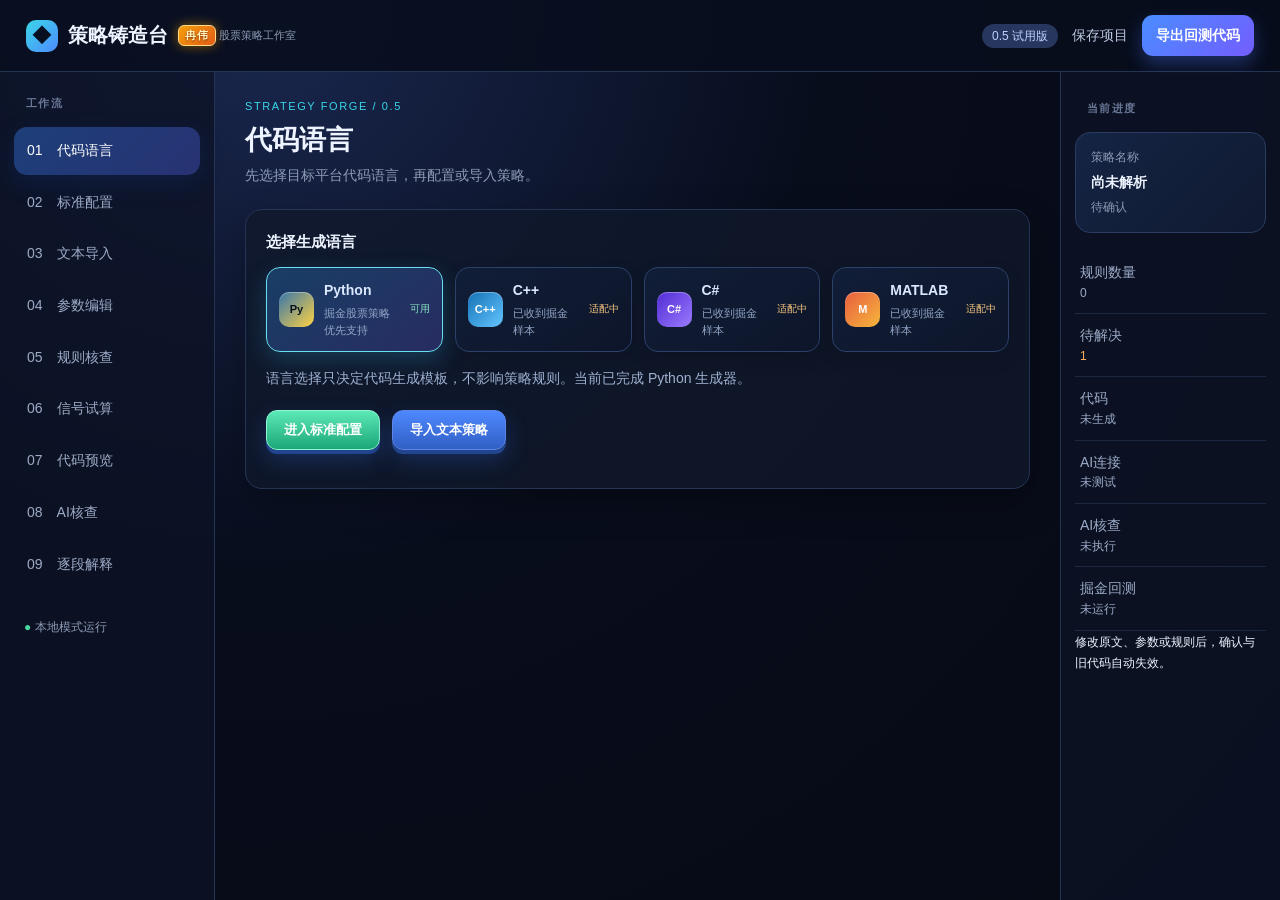
==== strategy_editor.html @ 059ada0b "Add files via upload" ====
<!doctype html>
<html lang="zh-CN">
<head>
<meta charset="utf-8">
<meta name="viewport" content="width=device-width,initial-scale=1">
<title>策略铸造台</title>
<link rel="stylesheet" href="strategy_editor.css">
<link rel="stylesheet" href="strategy_editor_extra.css">
</head>
<body>
<header class="topbar"><div class="brand"><span class="mark">◆</span><b>策略铸造台</b><small><span class="owner-highlight">冉伟</span> 股票策略工作室</small></div><div><span class="badge">0.5 试用版</span><button id="save">保存项目</button><button class="primary" id="export">导出回测代码</button></div></header>
<main>
<aside class="sidebar"><h4>工作流</h4>
<button class="nav active" data-view="language">01　代码语言</button>
<button class="nav" data-view="rules">02　标准配置</button>
<button class="nav" data-view="import">03　文本导入</button>
<button class="nav" data-view="params">04　参数编辑</button>
<button class="nav" data-view="audit">05　规则核查</button>
<button class="nav" data-view="scenarios">06　信号试算</button>
<button class="nav" data-view="code">07　代码预览</button>
<button class="nav" data-view="aiReview">08　AI核查</button>
<button class="nav" data-view="explain">09　逐段解释</button>
<div class="offline">● 本地模式运行</div>
</aside>
<section id="app"></section>
<aside class="inspector" id="inspector"></aside>
</main>
<div id="notice" role="status" aria-live="polite"></div>
<script src="strategy_engine.js?v=0.5"></script>
<script src="strategy_editor.js?v=0.7-backend-review"></script>
</body></html>
---- strategy_editor.css ----
:root{--bg:#080d1c;--panel:#10182b;--line:#263454;--text:#eef4ff;--muted:#8e9bb6;--blue:#4f8cff;--cyan:#39d6e8;--orange:#ffad5c;--green:#46d6a1}*{box-sizing:border-box}body{margin:0;background:radial-gradient(circle at 20% 0%,#1a2850,#080d1c 42%,#060a14);color:var(--text);font:14px/1.55 Inter,"Microsoft YaHei",sans-serif;min-height:100vh}.topbar{height:72px;border-bottom:1px solid var(--line);display:flex;align-items:center;justify-content:space-between;padding:0 26px;background:#080d1cdd}.brand{display:flex;align-items:center;gap:10px;font-size:20px}.brand small{font-size:11px;color:var(--muted)}.mark{display:grid;place-items:center;width:32px;height:32px;border-radius:10px;background:linear-gradient(135deg,var(--cyan),var(--blue));color:#071021}.badge,.pill{padding:5px 10px;border-radius:999px;background:#26365d;color:#bdd0ff;font-size:12px}.topbar button{border:0;background:transparent;color:#bdc9e3;padding:10px 14px;cursor:pointer;font:inherit}.topbar .primary{border-radius:11px;background:linear-gradient(135deg,#4a8dff,#735dff);box-shadow:0 8px 18px #4a75ff55;color:white;font-weight:700}.topbar .primary:active{transform:translateY(2px)}main{display:grid;grid-template-columns:215px minmax(540px,1fr) 220px;min-height:calc(100vh - 72px)}.sidebar,.inspector{background:#0c1326c2;border-right:1px solid var(--line);padding:23px 14px}.inspector{border-left:1px solid var(--line);border-right:0}.sidebar h4,.inspector h4{color:#697796;font-size:11px;letter-spacing:1.4px;text-transform:uppercase;margin:0 12px 15px}.nav{width:100%;display:block;text-align:left;padding:13px;border:0;border-radius:13px;background:transparent;color:#9eabc6;margin:4px 0;cursor:pointer;font:inherit}.nav:hover{background:#192641;color:white}.nav.active{background:linear-gradient(135deg,#1d3f79,#283273);color:white;box-shadow:0 8px 22px #102c6b55}.offline{position:fixed;bottom:20px;margin-left:10px;color:#8e9bb6;font-size:12px}.offline:first-letter{color:var(--green)}#app{padding:26px 30px;overflow:auto}.inspector{padding-top:28px}.inspector p{border-bottom:1px solid #1c2740;padding:11px 5px;margin:0;color:#9cabc8}.inspector em{float:right;font-style:normal}.card{padding:15px;border:1px solid #2b3c62;background:linear-gradient(135deg,#142444,#101a30);border-radius:15px;margin-bottom:18px}.card b,.card small{display:block}.card small{color:var(--muted);font-size:12px}.card b{margin:5px 0}.ok{color:var(--green)}.warn{color:var(--orange)}.view-head{display:flex;justify-content:space-between;align-items:flex-start;margin-bottom:22px}.eyebrow{color:var(--cyan);letter-spacing:1.6px;text-transform:uppercase;font-size:11px}.view-head h1{font-size:27px;margin:5px 0 3px}.view-head p{color:var(--muted);margin:0}.section{border:1px solid var(--line);background:#10182bcc;border-radius:17px;padding:20px;box-shadow:0 14px 36px #00000047;margin-bottom:17px}.section h2{font-size:15px;margin:0 0 14px}.grid{display:grid;grid-template-columns:1fr 1fr;gap:15px}.dropzone{min-height:220px;display:grid;place-items:center;border:1px dashed #4163a0;border-radius:15px;background:linear-gradient(135deg,#10213e,#10182b);text-align:center;padding:25px}.big{font-size:42px;color:var(--cyan)}.dropzone strong{display:block;font-size:17px}.dropzone p{color:var(--muted);margin:4px 0 15px}.btn{border:1px solid #5c86e9;border-radius:11px;background:linear-gradient(180deg,#4e88ff,#315fc4);box-shadow:0 4px 0 #21458f,0 10px 22px #315fc455;color:white;padding:10px 17px;font-weight:700;cursor:pointer}.btn:active{transform:translateY(3px)}.btn.orange{background:linear-gradient(180deg,#ffc37d,#d97c22);border-color:#ffd397}.btn.green{background:linear-gradient(180deg,#5de8b7,#1ba777);border-color:#8ff7d2}.input{width:100%;padding:10px;background:#0b1325;border:1px solid #304266;color:#eaf1ff;border-radius:9px;outline:none;font:inherit}.input:focus{border-color:var(--cyan)}textarea{resize:vertical}.row{display:flex;align-items:center;gap:12px;padding:13px 0;border-bottom:1px solid #202d4a}.id{color:#72dced;font-weight:800;font-size:12px;width:55px}.row .fill{flex:1}.row small{display:block;color:var(--muted)}.pill{background:#153f39;color:var(--green)}.pill.warn{background:#50391e;color:var(--orange)}table{width:100%;border-collapse:collapse}th,td{text-align:left;padding:11px 9px;border-bottom:1px solid #24314d}th{color:#8ea1c5;font-size:12px}.code{background:#080d18;border:1px solid #263653;border-radius:13px;padding:18px;white-space:pre-wrap;color:#c8dcff;font:12px/1.7 Consolas,monospace;overflow:auto}.code span{display:block}.code span:hover{background:#1a2a4b}.line{display:inline-block;width:32px;color:#536789}.empty{padding:25px;color:var(--muted);text-align:center}.explain{padding:17px;border:1px solid #2b3c62;border-radius:13px;background:#111c32;margin-bottom:12px}.explain code{color:#7ce1ef}@media(max-width:1050px){main{grid-template-columns:190px 1fr}.inspector{display:none}}@media(max-width:760px){main{display:block}.sidebar{display:flex;overflow:auto;padding:8px}.sidebar h4,.offline{display:none}.nav{min-width:130px}.grid{grid-template-columns:1fr}.topbar{padding:0 12px}.brand small{display:none}}
---- strategy_editor_extra.css ----
.actions{display:flex;flex-wrap:wrap;align-items:center;gap:12px;margin:18px 0}.form-grid{display:grid;grid-template-columns:repeat(2,minmax(0,1fr));gap:20px}.form-grid label{display:grid;gap:7px}.table-scroll{overflow:auto}.table-scroll table{min-width:680px}.table-scroll input{min-width:72px}.table-scroll select{min-width:110px}.table-scroll td:nth-child(3) select{min-width:200px}.small-btn{background:#273b62;color:#dce8ff;border:1px solid #496189;border-radius:7px;padding:8px;cursor:pointer}.link{color:#76def1;text-decoration:none}.link:hover{text-decoration:underline}.report{white-space:pre-wrap;overflow-wrap:anywhere;padding:18px;background:#0b1325;border-radius:10px;line-height:1.8;font-family:inherit}.issues{padding-left:22px;color:#ffcc97}.issues li{margin:9px 0;overflow-wrap:anywhere}.section p{color:#b5c2da;line-height:1.85}.section small{color:#91a4c5}#notice{position:sticky;bottom:0;background:#1b3151;color:#dcefff;border-top:1px solid #456285;padding:12px 26px;white-space:pre-wrap;z-index:3}#notice:empty{display:none}.dropzone{min-height:155px;gap:12px}.nav:focus-visible,.btn:focus-visible{outline:2px solid #a3f4ff;outline-offset:4px}.inspector em{float:none;display:block;font-size:12px}.code{white-space:pre;max-height:70vh}td code{white-space:pre;display:block;font:12px/1.6 Consolas,monospace}.offline{position:static;margin-top:30px}input[type=checkbox]{accent-color:#46d6a1}button{font-family:inherit}@media(max-width:760px){.form-grid{grid-template-columns:1fr}#app{padding:18px 12px}.topbar{height:auto;min-height:72px;flex-wrap:wrap;padding:12px;gap:12px}.brand{font-size:18px}}
.owner-highlight{display:inline-block;color:#fff4bd;background:linear-gradient(135deg,#f59e0b,#e35d18);border:1px solid #ffd98a;border-radius:6px;padding:1px 6px;font-weight:800;letter-spacing:1px;box-shadow:0 0 12px #f59e0b88,0 2px 8px #0005;text-shadow:0 1px 2px #7a2d00}
.language-cards{display:grid;grid-template-columns:repeat(4,minmax(0,1fr));gap:12px}.language-card{display:flex;align-items:center;gap:10px;text-align:left;min-height:72px;border:1px solid #2c4169;border-radius:14px;background:linear-gradient(145deg,#111e38,#0d1529);color:#dbe8ff;padding:12px;cursor:pointer;font:inherit;transition:.18s;box-shadow:0 7px 18px #0002}.language-card:hover{transform:translateY(-2px);border-color:#60cfe4}.language-card.selected{border-color:#68e0ef;background:linear-gradient(145deg,#183e65,#282c61);box-shadow:0 8px 22px #2d9fc744}.language-card span:nth-child(2){min-width:0;flex:1}.language-card b,.language-card small{display:block}.language-card small{color:#93a6c7;font-size:11px;margin-top:3px}.language-card em{font-style:normal;color:#8ee9c6;font-size:10px;white-space:nowrap}.language-card:not(.selected) em{color:#f5c67f}.language-icon{display:grid;place-items:center;width:35px;height:35px;border-radius:10px;color:white;font-weight:800;font-size:11px;box-shadow:inset 0 1px #fff5}.language-icon.py{background:linear-gradient(135deg,#3776ab,#ffd343);color:#07111e}.language-icon.cpp{background:linear-gradient(135deg,#1572b6,#63c5ff)}.language-icon.cs{background:linear-gradient(135deg,#512bd4,#9b7bff)}.language-icon.ml{background:linear-gradient(135deg,#e85d3f,#f6b73c)}.helper{margin-bottom:0}.owner-highlight{display:inline-block;color:#fff4bd;background:linear-gradient(135deg,#f59e0b,#e35d18);border:1px solid #ffd98a;border-radius:6px;padding:1px 6px;font-weight:800;letter-spacing:1px;box-shadow:0 0 12px #f59e0b88,0 2px 8px #0005;text-shadow:0 1px 2px #7a2d00}
@media(max-width:900px){.language-cards{grid-template-columns:repeat(2,minmax(0,1fr))}}
.explain-grid{display:grid;grid-template-columns:repeat(2,minmax(0,1fr));gap:12px}.explain-card{position:relative;border:1px solid #2d4269;border-radius:13px;background:linear-gradient(145deg,#111e38,#0c1427);padding:16px 17px 14px 48px;min-height:130px}.explain-card h3{margin:0 0 7px;font-size:15px}.explain-card p{margin:0 0 9px;font-size:13px}.explain-card small{color:#7f9bc4;font-size:11px}.node-id{position:absolute;left:15px;top:16px;color:#73deeb;font-weight:800;font-size:12px}.helper{color:#9eb1d0!important}@media(max-width:760px){.explain-grid{grid-template-columns:1fr}}
.config-tabs{display:flex;gap:10px;overflow-x:auto;padding:8px 3px 16px;margin-bottom:12px;}
.config-tab{flex:0 0 auto;border:1px solid #cbd5e1;border-radius:12px;padding:12px 16px;background:linear-gradient(#fff,#e8eef6);color:#334155;box-shadow:0 3px 0 #c0ccdc;cursor:pointer;font-weight:600;}
.config-tab.selected{background:linear-gradient(#38bdf8,#2563eb);color:white;border-color:#2563eb;box-shadow:0 3px 0 #1e40af;}
.config-tab:focus-visible{outline:3px solid #f59e0b;outline-offset:3px;}
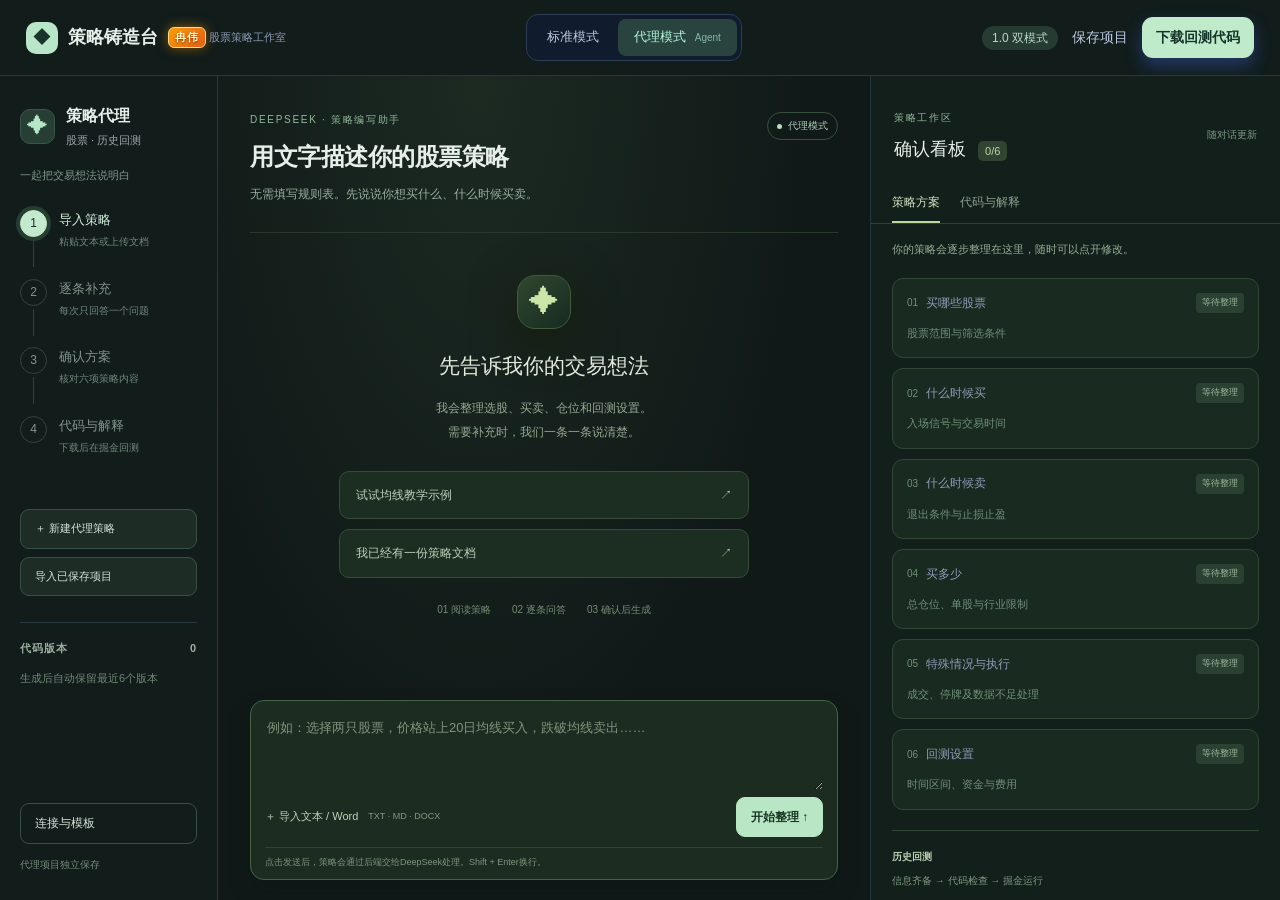
==== commit f055a717: "Add files via upload" ====
--- a/strategy_editor.html
+++ b/strategy_editor.html
@@ -6,6 +6,7 @@
 <title>策略铸造台</title>
 <link rel="stylesheet" href="strategy_editor.css">
 <link rel="stylesheet" href="strategy_editor_extra.css">
+<link rel="stylesheet" href="agent_workspace.css?v=1.0">
 </head>
 <body>
 <header class="topbar"><div class="brand"><span class="mark">◆</span><b>策略铸造台</b><small><span class="owner-highlight">冉伟</span> 股票策略工作室</small></div><div><span class="badge">0.5 试用版</span><button id="save">保存项目</button><button class="primary" id="export">导出回测代码</button></div></header>
@@ -27,5 +28,8 @@
 </main>
 <div id="notice" role="status" aria-live="polite"></div>
 <script src="strategy_engine.js?v=0.5"></script>
-<script src="strategy_editor.js?v=0.7-backend-review"></script>
+<script src="strategy_ai.js?v=0.8"></script>
+<script src="strategy_editor.js?v=1.0"></script>
+<script src="agent_core.js?v=1.0"></script>
+<script src="agent_workspace.js?v=1.0"></script>
 </body></html>
--- a/agent_workspace.css
+++ b/agent_workspace.css
@@ -0,0 +1,6 @@
+[hidden]{display:none!important}.mode-switch{display:flex;gap:3px;background:#101b2d;border:1px solid #2b3e54;border-radius:12px;padding:4px}.topbar .mode-switch button{border-radius:8px;font-size:13px;padding:8px 16px;white-space:nowrap}.mode-switch button[aria-pressed="true"]{background:#29443f;color:#b4f6db}.mode-switch span{font-size:10px;opacity:.65;margin-left:5px}.agent-mode{--ag-line:#27373f;--ag-muted:#9caaa9;--ag-green:#b5e7c6;background:#101918;color:#e7efea}.agent-mode .topbar{background:#111c1b;border-bottom:1px solid var(--ag-line);height:76px}.agent-mode .topbar .primary{background:#bfebcb;color:#153429}.agent-mode .brand{font-size:18px}.agent-mode .mark{background:#b9e6c9;color:#19352b}.agent-mode .badge{background:#263c33;color:#b5d8c2}.ag-layout{display:grid;grid-template-columns:218px minmax(380px,1fr) minmax(330px,410px);max-width:1800px;margin:auto;min-height:calc(100vh - 76px)}.ag-rail{border-right:1px solid var(--ag-line);padding:28px 20px;background:#111c1b;display:flex;flex-direction:column;gap:0}.ag-rail-title{display:flex;gap:11px;align-items:center}.ag-rail-title b{font-size:16px}.ag-rail-title small{display:block;font-size:11px;color:var(--ag-muted);margin-top:3px}.ag-spark{background:#263e34;border:1px solid #3a5649;width:35px;height:35px;display:grid;place-items:center;border-radius:10px;color:#b5e7c6;font-size:21px}.ag-rail-caption{font-size:11px;color:#81998b;margin:18px 0 26px}.ag-steps{list-style:none;padding:0;margin:0 0 25px}.ag-steps li{display:flex;gap:12px;position:relative;padding:0 0 29px;color:#83948b;font-size:13px}.ag-steps li:not(:last-child):before{content:'';position:absolute;height:27px;left:13px;top:30px;width:1px;background:#304238}.ag-steps li>span{width:27px;height:27px;flex-shrink:0;display:grid;place-items:center;border:1px solid #34453c;border-radius:50%;font-size:12px}.ag-steps li small{display:block;color:#71887b;font-size:10px;margin-top:4px}.ag-steps .current{color:#d5eedc}.ag-steps .current>span{background:#c4e9ce;color:#183324;border-color:#c4e9ce;box-shadow:0 0 0 4px #253e31}.ag-steps .done>span{color:#a6d9b7;background:#24392e}.ag-button{font:inherit;font-size:12px;padding:10px 14px;border-radius:9px;border:1px solid #385044;background:#1d2d26;color:#d3e4d9;cursor:pointer;transition:background .15s;white-space:normal}.ag-button:hover{background:#2a4134}.ag-button:disabled{opacity:.42;cursor:not-allowed}.ag-primary{background:#b9e6c5;border-color:#b9e6c5;color:#173624;font-weight:650}.ag-primary:hover{background:#ccefd5}.ag-rail-actions{display:grid;gap:8px}.ag-rail-actions .ag-button{font-size:11px;text-align:left}.ag-history{border-top:1px solid var(--ag-line);margin-top:26px;padding-top:17px}.ag-history h3{font-size:11px;letter-spacing:1px;color:#9caf9f;margin:0 0 12px}.ag-history h3 span{float:right}.ag-history p{font-size:11px;color:#718777;line-height:1.8}.ag-history button{width:100%;padding:10px;border:0;background:transparent;color:#a5b7aa;border-radius:8px;text-align:left;cursor:pointer}.ag-history button.selected{background:#22352c;color:#d1e6d7}.ag-history b{font-size:11px}.ag-history small{display:block;font-size:10px;margin-top:4px}.ag-rail-foot{margin-top:auto;padding-top:35px}.ag-rail-foot>.ag-button{width:100%;background:transparent;text-align:left}.ag-rail-foot small{display:block;color:#738d7b;font-size:10px;margin-top:13px}.ag-conversation{padding:32px 32px 20px;min-width:0;display:flex;flex-direction:column;background:radial-gradient(ellipse at 40% 0%,#1c2a22 0,transparent 60%)}.ag-heading{display:flex;justify-content:space-between;gap:12px;align-items:start;padding-bottom:26px;border-bottom:1px solid #27392c}.ag-eyebrow{font-size:10px;letter-spacing:1.7px;color:#91b99c}.ag-heading h1{font-size:24px;line-height:1.45;margin:10px 0;font-weight:600;letter-spacing:-.5px}.ag-heading p{font-size:12px;color:#99af9f;margin:0;line-height:1.8}.ag-status{flex-shrink:0;border:1px solid #36513d;border-radius:20px;padding:5px 9px;color:#b0d1b9;font-size:10px;margin-top:4px}.ag-status i{display:inline-block;background:#b8dfbf;width:5px;height:5px;border-radius:50%;margin-right:6px}.ag-chat{flex:1;min-height:300px;max-height:calc(100vh - 395px);overflow:auto;padding:22px 2px 15px;scrollbar-width:thin;scrollbar-color:#385441 transparent}.ag-welcome{text-align:center;padding:20px 0 28px}.ag-orb{display:grid;place-items:center;width:54px;height:54px;border:1px solid #405a3c;border-radius:18px;background:linear-gradient(140deg,#30472f,#172b21);color:#cce6a9;font-size:30px;margin:0 auto 21px;box-shadow:0 12px 45px #151d0b}.ag-welcome h2{font-size:21px;font-weight:500;margin:0 0 13px;color:#e2eadc}.ag-welcome p{font-size:12px;line-height:2;color:#95a992}.ag-starters{display:grid;gap:10px;margin:27px auto 24px;max-width:410px;text-align:left}.ag-starters button{display:flex;justify-content:space-between;font:inherit;font-size:12px;color:#bdd0ba;background:#1c2e22;border:1px solid #354c36;border-radius:10px;padding:14px 16px;cursor:pointer}.ag-starters button:hover{border-color:#92b382}.ag-starters span{color:#aaca94}.ag-how{display:flex;justify-content:center;gap:21px;font-size:10px;color:#748e74}.ag-composer{border:1px solid #466145;background:#1c2c21;border-radius:14px;padding:13px 14px 9px;margin-top:15px;box-shadow:0 12px 25px #07130b33}.ag-composer textarea{width:100%;box-sizing:border-box;min-height:76px;resize:vertical;background:transparent;border:0;color:#e0ecd9;font:inherit;font-size:13px;line-height:1.8;outline:0}.ag-composer textarea::placeholder{color:#82947e}.ag-composer>div{display:flex;align-items:center;gap:10px}.ag-composer .ag-primary{margin-left:auto}.ag-composer>div>small{font-size:9px;color:#849a83}.ag-composer>p{font-size:9px;color:#7f967e;border-top:1px solid #30432e;padding-top:8px;margin:10px 0 0}.ag-upload{cursor:pointer;font-size:11px;position:relative;color:#c0d2b6}.ag-upload input{position:absolute;opacity:0;width:1px;height:1px}.ag-upload.disabled{opacity:.4;pointer-events:none}.ag-message{display:flex;gap:10px;align-items:flex-start;margin:0 0 20px}.ag-avatar{height:27px;width:27px;flex-shrink:0;display:grid;place-items:center;background:#2c4330;border:1px solid #496045;border-radius:8px;color:#c6deb7;font-size:11px}.ag-message>div{min-width:0;max-width:100%;padding:13px 15px;border:1px solid #33442e;border-radius:0 11px 11px 11px;background:#1b2a1f}.ag-message.user>div{background:#243325;border-color:#3e5136}.ag-message small{font-size:10px;color:#98b18c}.ag-message p{font-size:12px;line-height:1.9;white-space:pre-wrap;word-break:break-word;margin:6px 0 0}.ag-message summary{font-size:12px;cursor:pointer;line-height:1.8}.ag-question{padding:19px;background:#233621;border:1px solid #557247;border-radius:12px;margin:20px 0}.ag-question>span{font-size:10px;color:#b5d09d;letter-spacing:1px}.ag-question h2{font-size:16px;line-height:1.65;font-weight:500;margin:10px 0 16px}.ag-question>div{display:grid;gap:8px}.ag-question button{font:inherit;font-size:12px;color:#d6e9c6;border:1px solid #526b42;border-radius:8px;background:#2b4126;padding:11px 13px;text-align:left;display:flex;justify-content:space-between;gap:10px;cursor:pointer}.ag-question button:hover{background:#3b5531}.ag-question small{display:block;font-size:10px;color:#98b085;margin-top:12px}.ag-ready{border:1px solid #638852;background:#2a4127;border-radius:12px;padding:17px;margin:20px 0}.ag-ready>b{font-size:14px}.ag-ready p{font-size:12px;line-height:1.8;color:#b1c4a5}.ag-blocker,.ag-error{border:1px solid #806148;background:#3c3024;border-radius:10px;padding:14px;color:#e5c59e;font-size:12px;line-height:1.8;margin:14px 0}.ag-blocker h3{font-size:13px;margin:0}.ag-error .ag-button{margin-top:9px}.ag-working{font-size:12px;color:#b0c698;padding:12px}.ag-dots{color:#bad38d;font-size:9px;letter-spacing:3px;margin-right:8px}.ag-board{border-left:1px solid var(--ag-line);background:#131f1b;min-width:0}.ag-board>header{padding:30px 23px 19px;display:flex;align-items:center;justify-content:space-between;gap:8px}.ag-board h2{font-size:18px;margin:8px 0 0;font-weight:500}.ag-board h2 em{font-size:11px;font-style:normal;background:#304431;padding:4px 7px;border-radius:5px;color:#bbd5aa;margin-left:7px}.ag-board-caption{font-size:10px;color:#7c9986}.ag-tabs{display:flex;border-bottom:1px solid #2d4134;padding:0 21px;gap:20px}.ag-tabs button{border:0;border-bottom:2px solid transparent;padding:10px 0;background:transparent;font:inherit;font-size:12px;color:#8b9f8d;cursor:pointer}.ag-tabs button[aria-selected="true"]{color:#d1e3c3;border-bottom-color:#bcd79c}.ag-board-content{padding:0 21px 24px;max-height:calc(100vh - 224px);overflow:auto;scrollbar-width:thin;scrollbar-color:#3c553b transparent}.ag-summary{font-size:11px;line-height:1.9;color:#97ae97;padding:15px 0 8px;margin:0;white-space:pre-wrap}.ag-card{border:1px solid #314837;background:#192a20;border-radius:11px;padding:14px;margin:10px 0}.ag-card>div{display:flex;align-items:center;gap:8px}.ag-card-number{font-size:10px;color:#6f9176}.ag-card h3{font-size:12px;margin:0;font-weight:500}.ag-tag{margin-left:auto;font-size:9px;white-space:nowrap;background:#2a4030;color:#9ebaa2;padding:3px 6px;border-radius:4px}.ag-card p{font-size:11px;line-height:1.85;color:#adc1ad;margin:10px 0 0;white-space:pre-wrap;word-break:break-word}.ag-card.empty{padding:14px;text-align:left}.ag-card.empty p{color:#708f79}.ag-card.missing{border-color:#856348}.ag-card.missing .ag-tag{background:#4a3b2a;color:#ddb886}.ag-card.default .ag-tag{background:#414326;color:#d3d4a1}.ag-card button{border:0;background:transparent;color:#9ac393;font:inherit;font-size:10px;padding:9px 0 0;cursor:pointer}.ag-boundary{border-top:1px solid #334a38;padding-top:18px;margin-top:20px;font-size:10px}.ag-boundary b{display:block;color:#b8cfb1;margin-bottom:8px}.ag-boundary span,.ag-boundary p{color:#7e9b82;line-height:1.8}.ag-code-empty{text-align:center;padding:90px 20px;color:#8da588}.ag-code-empty>span{font-size:35px;color:#bad0aa}.ag-code-empty h3{font-size:14px;font-weight:500}.ag-code-empty p{font-size:11px}.ag-code-status{padding:16px 0 0}.ag-code-status b{font-size:13px;color:#c8dfbb}.ag-code-status p{font-size:11px;margin:8px 0;color:#b7c9a6}.ag-code-status small{color:#82997c;font-size:10px}.ag-code-actions{display:flex;gap:8px;margin:14px 0}.ag-code-section{border:1px solid #3c523b;border-radius:9px;margin:10px 0;overflow:hidden}.ag-code-section summary{cursor:pointer;font-size:12px;padding:13px}.ag-code-section summary small{display:block;font-size:9px;color:#8ea782;padding:5px 0 0 14px}.ag-code-section p{font-size:12px;line-height:1.9;padding:0 13px;white-space:pre-wrap}.ag-code-section pre{background:#0e1811;color:#c7dcc2;font:11px/1.7 Consolas,monospace;padding:14px;overflow:auto;max-height:450px;margin:0}.ag-repair{margin:23px 0;padding-top:15px;border-top:1px solid #385037}.ag-repair h3{font-size:13px}.ag-repair p,.ag-repair small{font-size:10px;color:#9bb08c;line-height:1.8}.ag-repair .ag-button{margin-top:10px}.ag-repair small{display:block}.ag-input{width:100%;box-sizing:border-box;background:#102016;border:1px solid #46603e;border-radius:8px;padding:10px;color:#d9e8ce;font:inherit;font-size:12px;line-height:1.7}.ag-settings{border:1px solid #4b6245;border-radius:12px;padding:18px;margin:16px 0;background:#1e3021}.ag-settings h3{font-size:14px}.ag-settings label{display:block;font-size:11px;margin:10px 0}.ag-settings p{font-size:10px;color:#a6b69b;line-height:1.8}.sr-only{position:absolute;width:1px;height:1px;padding:0;margin:-1px;overflow:hidden;clip:rect(0,0,0,0);white-space:nowrap;border:0}.agent-mode button:focus-visible,.agent-mode textarea:focus-visible,.agent-mode input:focus-visible,.agent-mode summary:focus-visible{outline:2px solid #d3eeb8;outline-offset:3px}
+@media(min-width:1600px){.ag-conversation{padding-left:48px;padding-right:48px}.ag-layout{grid-template-columns:235px minmax(450px,1fr) 440px}.ag-welcome{padding-top:65px}}
+@media(max-width:1200px){.ag-layout{grid-template-columns:175px minmax(330px,1fr) 330px}.ag-rail{padding:24px 13px}.ag-conversation{padding:25px 20px 18px}.ag-heading h1{font-size:21px}.ag-status{display:none}.brand small{display:none}.ag-board-content{padding-left:15px;padding-right:15px}.ag-how{gap:12px}}
+@media(max-width:960px){.ag-layout{grid-template-columns:155px minmax(0,1fr)}.ag-board{grid-column:2;border-top:1px solid #314532;border-left:0}.ag-board-content{max-height:none}.ag-chat{max-height:550px}.ag-rail{grid-row:1 / span 2}.ag-board>header{padding-top:22px}.ag-code-empty{padding:40px}.agent-mode .brand b{font-size:14px}.agent-mode .badge{display:none}.topbar .mode-switch button{padding:7px 11px}}
+@media(max-width:650px){.agent-mode .topbar{height:auto;min-height:100px;flex-wrap:wrap;padding:12px;gap:9px}.agent-mode .brand{order:0}.mode-switch{order:1}.agent-mode .topbar>div:last-child{order:2;display:flex;width:100%;justify-content:flex-end}.topbar .mode-switch button{font-size:11px;padding:6px 10px}.mode-switch span{display:none}.ag-layout{display:block}.ag-rail{border-right:0;padding:15px 17px 0}.ag-rail-title,.ag-rail-caption,.ag-history,.ag-rail-foot{display:none}.ag-steps{display:flex;justify-content:space-between;margin:0;gap:6px}.ag-steps li{font-size:10px;gap:6px;padding-bottom:15px;align-items:center}.ag-steps li small,.ag-steps li:before{display:none}.ag-steps li>span{width:22px;height:22px;font-size:10px}.ag-rail-actions{display:flex;padding-bottom:14px}.ag-rail-actions .ag-button{padding:7px 10px}.ag-conversation{padding:20px 16px}.ag-heading h1{font-size:21px}.ag-chat{max-height:500px;min-height:260px}.ag-board{border-left:0}.ag-welcome{padding-top:14px}.ag-welcome h2{font-size:19px}.ag-how{gap:16px}.ag-composer>div>small{display:none}.ag-message>div{padding:11px}.ag-board-content{padding:0 16px 24px}}
+.ag-version-picker{display:block;font-size:10px;color:#9eb59a;margin-top:16px}.ag-version-picker select{display:block;margin-top:7px}@media(max-width:650px){.ag-rail-foot{display:block;padding:0;margin:0 0 12px}.ag-rail-foot .ag-button{width:auto;padding:6px 10px;font-size:10px}.ag-rail-foot small{display:none}}
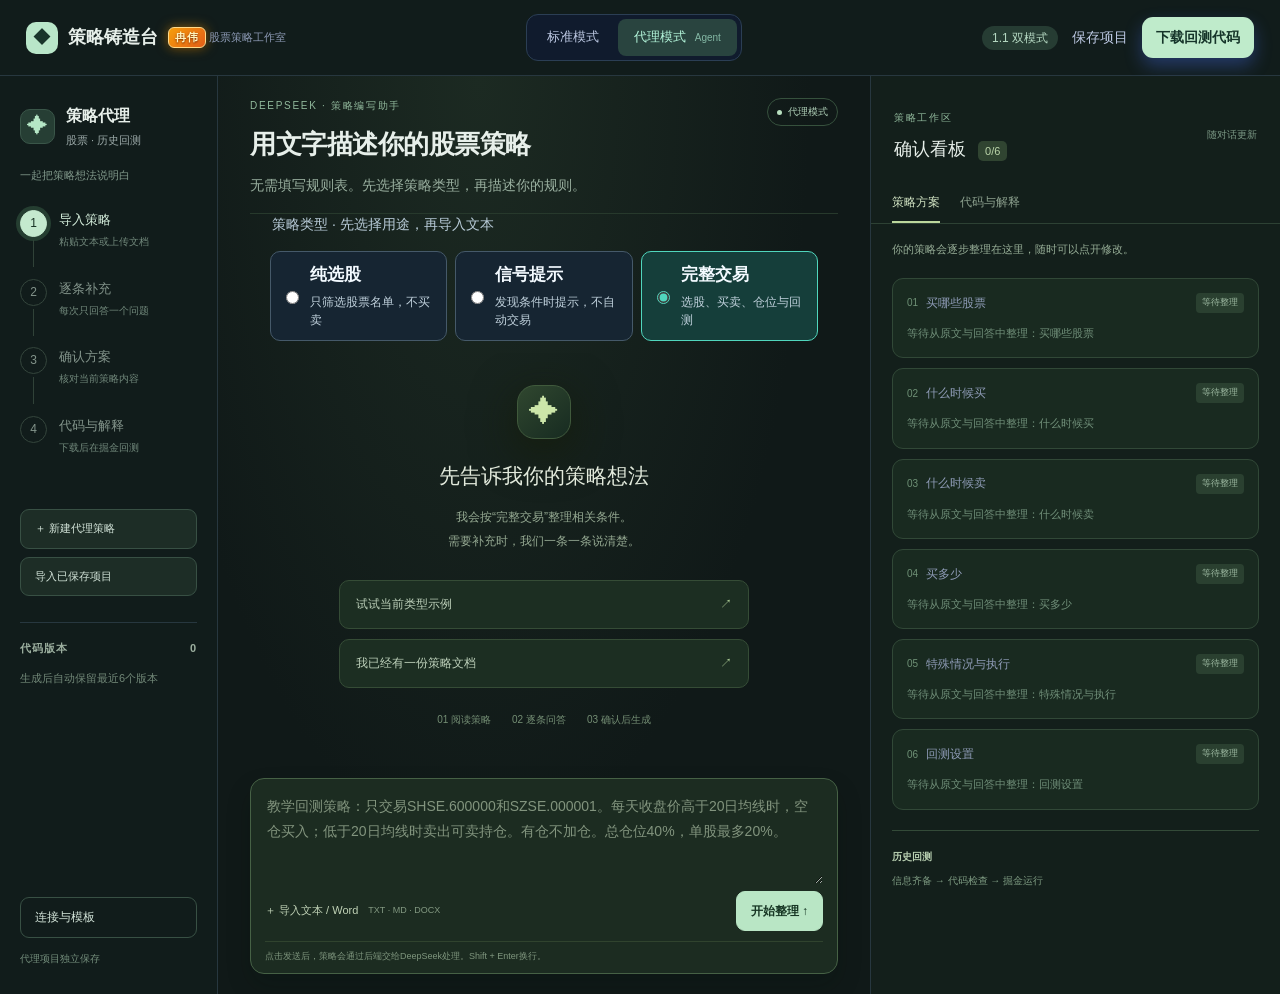
==== commit 2ae539d6: "Add files via upload" ====
--- a/strategy_editor.html
+++ b/strategy_editor.html
@@ -6,7 +6,7 @@
 <title>策略铸造台</title>
 <link rel="stylesheet" href="strategy_editor.css">
 <link rel="stylesheet" href="strategy_editor_extra.css">
-<link rel="stylesheet" href="agent_workspace.css?v=1.0">
+<link rel="stylesheet" href="agent_workspace.css?v=1.1">
 </head>
 <body>
 <header class="topbar"><div class="brand"><span class="mark">◆</span><b>策略铸造台</b><small><span class="owner-highlight">冉伟</span> 股票策略工作室</small></div><div><span class="badge">0.5 试用版</span><button id="save">保存项目</button><button class="primary" id="export">导出回测代码</button></div></header>
@@ -30,6 +30,7 @@
 <script src="strategy_engine.js?v=0.5"></script>
 <script src="strategy_ai.js?v=0.8"></script>
 <script src="strategy_editor.js?v=1.0"></script>
-<script src="agent_core.js?v=1.0"></script>
-<script src="agent_workspace.js?v=1.0"></script>
+<script src="agent_types.js?v=1.1"></script>
+<script src="agent_core.js?v=1.1"></script>
+<script src="agent_workspace.js?v=1.1"></script>
 </body></html>
--- a/agent_workspace.css
+++ b/agent_workspace.css
@@ -2,5 +2,13 @@
 @media(min-width:1600px){.ag-conversation{padding-left:48px;padding-right:48px}.ag-layout{grid-template-columns:235px minmax(450px,1fr) 440px}.ag-welcome{padding-top:65px}}
 @media(max-width:1200px){.ag-layout{grid-template-columns:175px minmax(330px,1fr) 330px}.ag-rail{padding:24px 13px}.ag-conversation{padding:25px 20px 18px}.ag-heading h1{font-size:21px}.ag-status{display:none}.brand small{display:none}.ag-board-content{padding-left:15px;padding-right:15px}.ag-how{gap:12px}}
 @media(max-width:960px){.ag-layout{grid-template-columns:155px minmax(0,1fr)}.ag-board{grid-column:2;border-top:1px solid #314532;border-left:0}.ag-board-content{max-height:none}.ag-chat{max-height:550px}.ag-rail{grid-row:1 / span 2}.ag-board>header{padding-top:22px}.ag-code-empty{padding:40px}.agent-mode .brand b{font-size:14px}.agent-mode .badge{display:none}.topbar .mode-switch button{padding:7px 11px}}
-@media(max-width:650px){.agent-mode .topbar{height:auto;min-height:100px;flex-wrap:wrap;padding:12px;gap:9px}.agent-mode .brand{order:0}.mode-switch{order:1}.agent-mode .topbar>div:last-child{order:2;display:flex;width:100%;justify-content:flex-end}.topbar .mode-switch button{font-size:11px;padding:6px 10px}.mode-switch span{display:none}.ag-layout{display:block}.ag-rail{border-right:0;padding:15px 17px 0}.ag-rail-title,.ag-rail-caption,.ag-history,.ag-rail-foot{display:none}.ag-steps{display:flex;justify-content:space-between;margin:0;gap:6px}.ag-steps li{font-size:10px;gap:6px;padding-bottom:15px;align-items:center}.ag-steps li small,.ag-steps li:before{display:none}.ag-steps li>span{width:22px;height:22px;font-size:10px}.ag-rail-actions{display:flex;padding-bottom:14px}.ag-rail-actions .ag-button{padding:7px 10px}.ag-conversation{padding:20px 16px}.ag-heading h1{font-size:21px}.ag-chat{max-height:500px;min-height:260px}.ag-board{border-left:0}.ag-welcome{padding-top:14px}.ag-welcome h2{font-size:19px}.ag-how{gap:16px}.ag-composer>div>small{display:none}.ag-message>div{padding:11px}.ag-board-content{padding:0 16px 24px}}
+@media(max-width:650px){.agent-mode .topbar{height:auto;min-height:100px;flex-wrap:wrap;padding:12px;gap:9px}.agent-mode .brand{order:0}.mode-switch{order:1}.agent-mode .topbar>div:last-child{order:2;display:flex;width:100%;justify-content:flex-end}.topbar .mode-switch button{font-size:11px;padding:6px 10px}.mode-switch span{display:none}.ag-layout{display:block}.ag-rail{border-right:0;padding:15px 17px 0}.ag-rail-title,.ag-rail-caption,.ag-history,.ag-rail-foot{display:none}.ag-steps{display:flex;justify-content:space-between;margin:0;gap:6px}.ag-steps li{font-size:10px;gap:6px;padding-bottom:15px;align-items:center}.ag-steps li small,.ag-steps li:before{display:none}.ag-steps li>span{width:22px;height:22px;font-size:10px}.ag-rail-actions{display:flex;padding-bottom:14px}.ag-rail-actions .ag-button{padding:7px 10px}.ag-conversation{padding:14px 16px}.ag-heading{padding-bottom:10px}.ag-heading h1{font-size:22px}.ag-heading p,.ag-message p,.ag-question h2,.ag-composer textarea{font-size:14px}.ag-chat{padding-top:8px;max-height:560px;min-height:260px}.ag-board{border-left:0}.ag-welcome{padding-top:14px}.ag-welcome h2{font-size:19px}.ag-how{gap:16px}.ag-composer{margin-top:6px}.ag-composer textarea{min-height:92px}.ag-composer>div>small{display:none}.ag-message>div{padding:11px}.ag-board-content{padding:0 16px 24px}}
+.ag-conversation{padding-top:18px}.ag-heading{padding-bottom:14px}.ag-heading h1{font-size:26px}.ag-heading p,.ag-message p,.ag-question h2,.ag-composer textarea{font-size:14px}.ag-chat{padding-top:12px;max-height:calc(100vh - 330px)}.ag-composer{margin-top:8px}.ag-composer textarea{min-height:92px}
 .ag-version-picker{display:block;font-size:10px;color:#9eb59a;margin-top:16px}.ag-version-picker select{display:block;margin-top:7px}@media(max-width:650px){.ag-rail-foot{display:block;padding:0;margin:0 0 12px}.ag-rail-foot .ag-button{width:auto;padding:6px 10px;font-size:10px}.ag-rail-foot small{display:none}}
+.ag-message.assistant>div{font-family:"Microsoft YaHei UI","Noto Sans SC","Segoe UI",sans-serif;letter-spacing:.015em}.ag-message.assistant p{font-size:13px;line-height:2;color:#d1dfce}.ag-message.assistant small{color:#b2cfad;letter-spacing:.04em}.ag-message.user>div{font-family:"PingFang SC","Microsoft YaHei UI",sans-serif;letter-spacing:0}.ag-message.user p{font-size:14px;line-height:1.85;color:#e1ecd9}.ag-message.user small{color:#c1d7b9}
+.ag-message{width:100%;}.ag-message.assistant{justify-content:flex-start}.ag-message.user{justify-content:flex-end;flex-direction:row-reverse}.ag-message.assistant>div{background:#17231c;border-color:#3b5944;border-radius:4px 14px 14px 14px;max-width:min(82%,680px);box-shadow:0 3px 10px #00000018}.ag-message.user>div{background:#a9dcae;border-color:#a9dcae;border-radius:14px 4px 14px 14px;max-width:min(82%,680px);box-shadow:0 3px 10px #00000020}.ag-message.assistant p,.ag-message.user p{font-size:16px;line-height:1.9}.ag-message.assistant p{color:#e1eee3}.ag-message.user p{color:#173b21}.ag-message.assistant small{color:#9ec7a8}.ag-message.user small{color:#356940}.ag-message.user .ag-avatar{background:#9bd4a2;border-color:#c0edc4;color:#204b27}.ag-message.assistant .ag-avatar{background:#294638;border-color:#5f8b68;color:#c7efd0}
+@media(max-width:650px){.ag-message.assistant>div,.ag-message.user>div{max-width:84%}.ag-message.assistant p,.ag-message.user p{font-size:16px;line-height:1.85}.ag-message{gap:8px}}
+
+/* Strategy purpose and active question */
+.ag-types{border:0;margin:0;padding:8px 20px 12px;display:flex;gap:8px;flex-wrap:wrap}.ag-types legend{font-size:14px;color:#b8cbd8;padding-bottom:8px}.ag-types label{display:flex;align-items:center;gap:8px;flex:1;min-width:145px;border:1px solid #455969;border-radius:10px;padding:10px;cursor:pointer;background:#162532}.ag-types label.selected{border-color:#50d6bd;background:#153e3a}.ag-types input{accent-color:#50d6bd}.ag-types b,.ag-types small{display:block}.ag-types b{font-size:17px;color:#f3faff}.ag-types small{font-size:12px;color:#c0d1dc;margin-top:4px}.ag-question{background:#fff3cd!important;border:2px solid #e5a52b!important;box-shadow:0 4px 18px #0002}.ag-question h2{color:#733b00!important;font-size:23px!important;line-height:1.65}.ag-question>span,.ag-question>small{color:#794d10!important}.ag-question button{background:#fffaf0!important;color:#603800!important;border-color:#dba94e!important}.ag-question button:hover{background:#ffe2a0!important}.ag-question button b{color:#603800!important}@media(max-width:600px){.ag-types{padding:6px 12px;gap:6px}.ag-types label{min-width:0;flex-basis:100%;padding:8px}.ag-types small{display:inline;margin-left:8px}.ag-question h2{font-size:21px!important}}
+.ag-message.user details summary,.ag-message.user details p{color:#163d31}.ag-message.user{flex-direction:row-reverse;justify-content:flex-start}
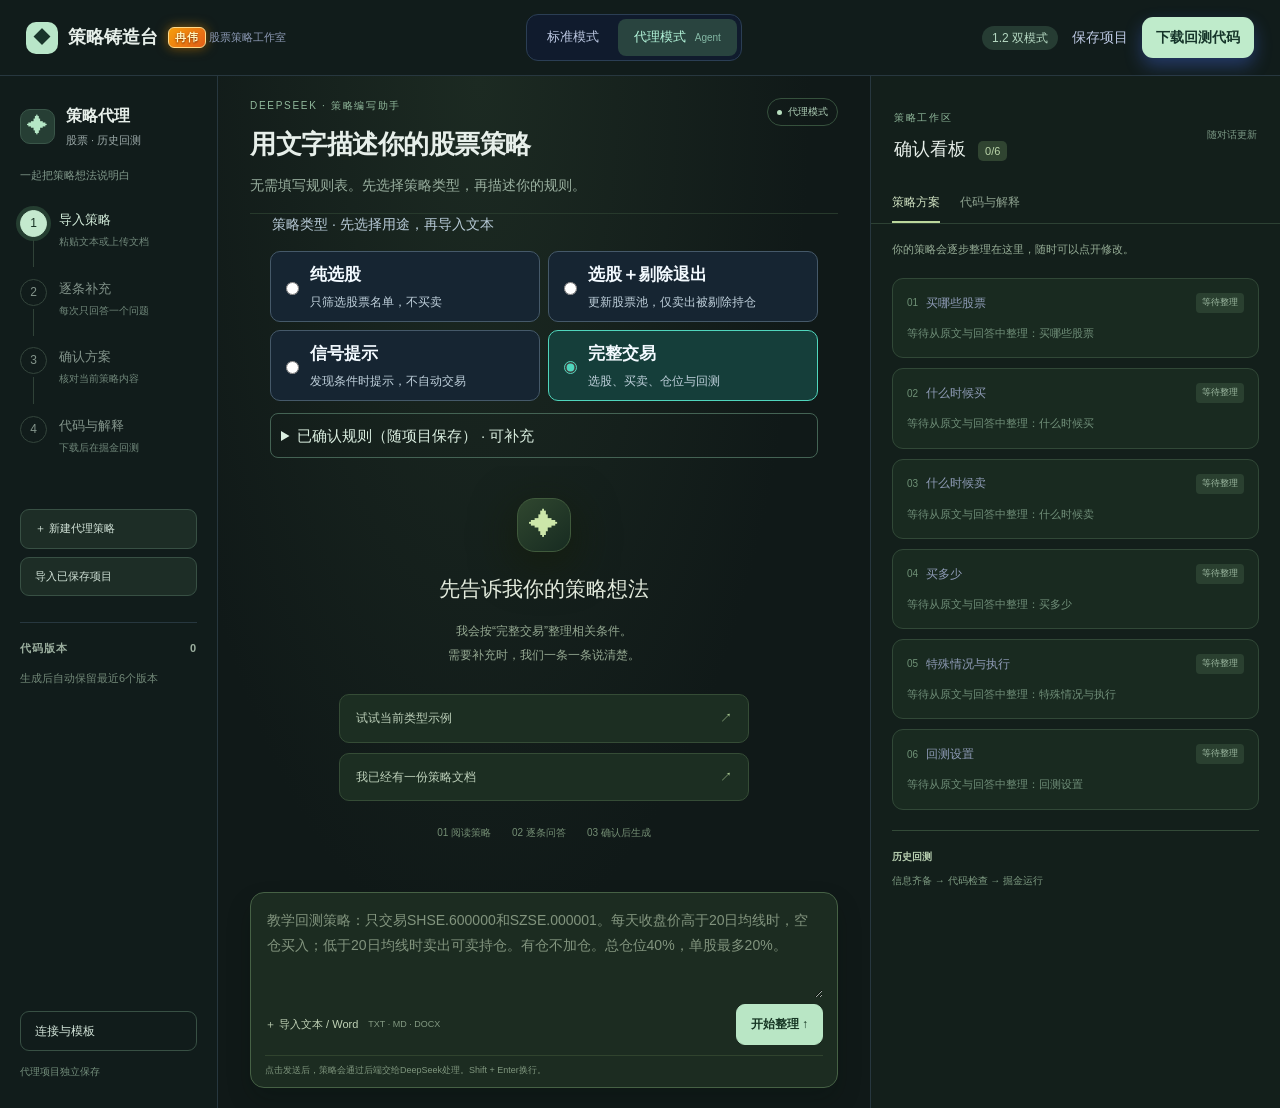
==== commit 161367f8: "Add files via upload" ====
--- a/strategy_editor.html
+++ b/strategy_editor.html
@@ -6,7 +6,7 @@
 <title>策略铸造台</title>
 <link rel="stylesheet" href="strategy_editor.css">
 <link rel="stylesheet" href="strategy_editor_extra.css">
-<link rel="stylesheet" href="agent_workspace.css?v=1.1">
+<link rel="stylesheet" href="agent_workspace.css?v=1.2">
 </head>
 <body>
 <header class="topbar"><div class="brand"><span class="mark">◆</span><b>策略铸造台</b><small><span class="owner-highlight">冉伟</span> 股票策略工作室</small></div><div><span class="badge">0.5 试用版</span><button id="save">保存项目</button><button class="primary" id="export">导出回测代码</button></div></header>
@@ -30,7 +30,7 @@
 <script src="strategy_engine.js?v=0.5"></script>
 <script src="strategy_ai.js?v=0.8"></script>
 <script src="strategy_editor.js?v=1.0"></script>
-<script src="agent_types.js?v=1.1"></script>
-<script src="agent_core.js?v=1.1"></script>
-<script src="agent_workspace.js?v=1.1"></script>
+<script src="agent_types.js?v=1.2"></script>
+<script src="agent_core.js?v=1.2"></script>
+<script src="agent_workspace.js?v=1.2"></script>
 </body></html>
--- a/agent_workspace.css
+++ b/agent_workspace.css
@@ -12,3 +12,5 @@
 /* Strategy purpose and active question */
 .ag-types{border:0;margin:0;padding:8px 20px 12px;display:flex;gap:8px;flex-wrap:wrap}.ag-types legend{font-size:14px;color:#b8cbd8;padding-bottom:8px}.ag-types label{display:flex;align-items:center;gap:8px;flex:1;min-width:145px;border:1px solid #455969;border-radius:10px;padding:10px;cursor:pointer;background:#162532}.ag-types label.selected{border-color:#50d6bd;background:#153e3a}.ag-types input{accent-color:#50d6bd}.ag-types b,.ag-types small{display:block}.ag-types b{font-size:17px;color:#f3faff}.ag-types small{font-size:12px;color:#c0d1dc;margin-top:4px}.ag-question{background:#fff3cd!important;border:2px solid #e5a52b!important;box-shadow:0 4px 18px #0002}.ag-question h2{color:#733b00!important;font-size:23px!important;line-height:1.65}.ag-question>span,.ag-question>small{color:#794d10!important}.ag-question button{background:#fffaf0!important;color:#603800!important;border-color:#dba94e!important}.ag-question button:hover{background:#ffe2a0!important}.ag-question button b{color:#603800!important}@media(max-width:600px){.ag-types{padding:6px 12px;gap:6px}.ag-types label{min-width:0;flex-basis:100%;padding:8px}.ag-types small{display:inline;margin-left:8px}.ag-question h2{font-size:21px!important}}
 .ag-message.user details summary,.ag-message.user details p{color:#163d31}.ag-message.user{flex-direction:row-reverse;justify-content:flex-start}
+
+.ag-confirmed{margin:0 20px 8px;border:1px solid #446354;border-radius:8px;padding:10px;color:#daeee0}.ag-confirmed summary{cursor:pointer;font-size:15px}.ag-confirmed p{font-size:13px}.ag-confirmed textarea{width:100%;box-sizing:border-box}.ag-types label{flex-basis:40%}
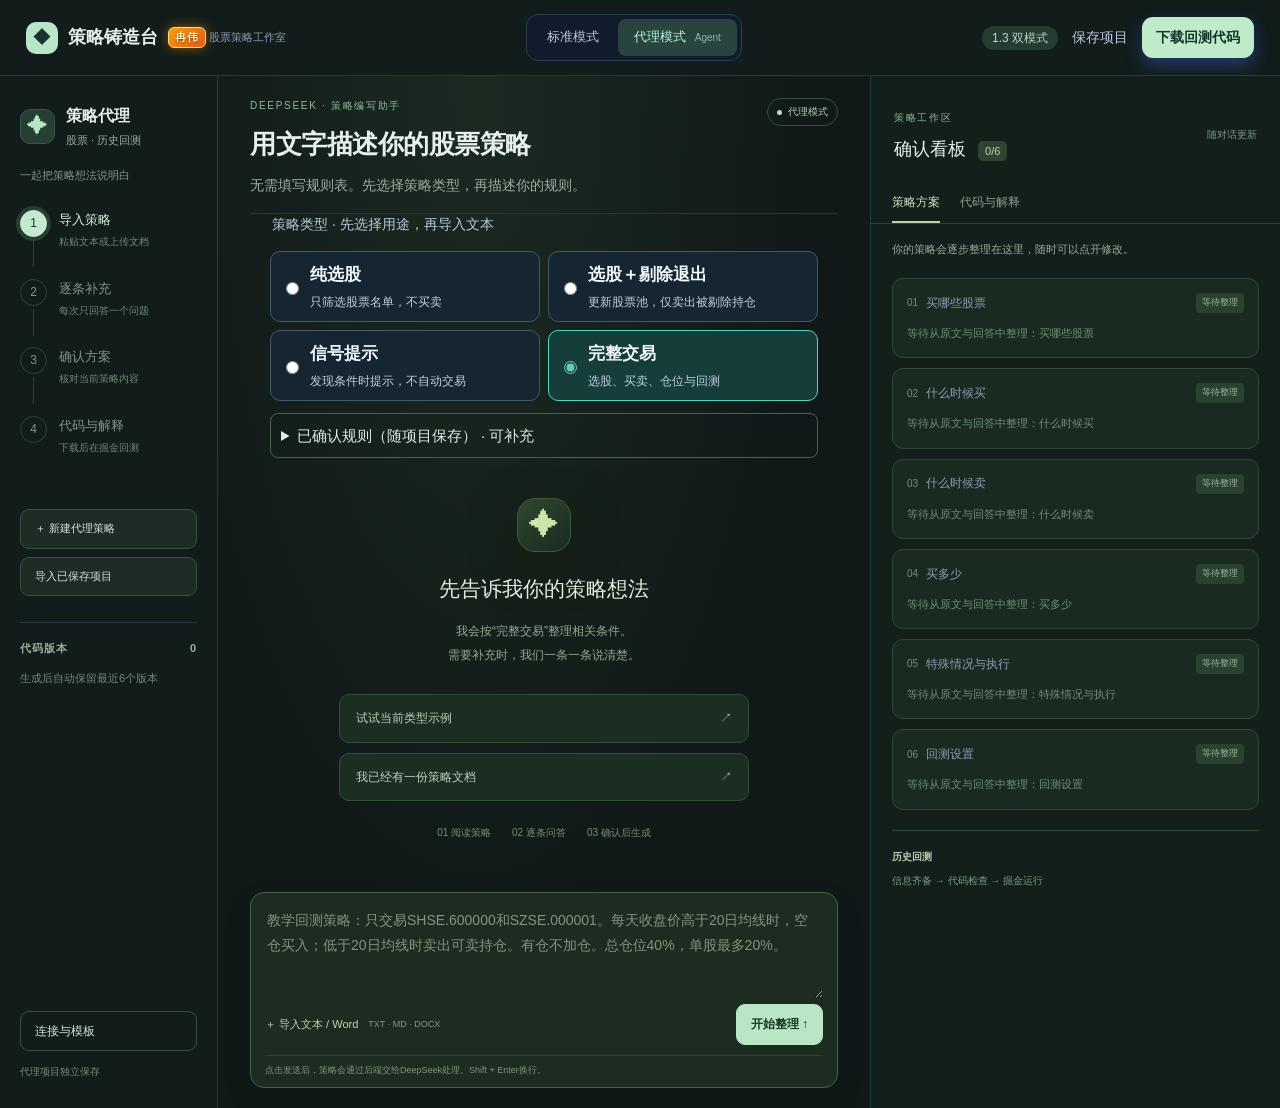
==== commit 0387a3ed: "Add files via upload" ====
--- a/strategy_editor.html
+++ b/strategy_editor.html
@@ -6,7 +6,7 @@
 <title>策略铸造台</title>
 <link rel="stylesheet" href="strategy_editor.css">
 <link rel="stylesheet" href="strategy_editor_extra.css">
-<link rel="stylesheet" href="agent_workspace.css?v=1.2">
+<link rel="stylesheet" href="agent_workspace.css?v=1.3">
 </head>
 <body>
 <header class="topbar"><div class="brand"><span class="mark">◆</span><b>策略铸造台</b><small><span class="owner-highlight">冉伟</span> 股票策略工作室</small></div><div><span class="badge">0.5 试用版</span><button id="save">保存项目</button><button class="primary" id="export">导出回测代码</button></div></header>
@@ -30,7 +30,8 @@
 <script src="strategy_engine.js?v=0.5"></script>
 <script src="strategy_ai.js?v=0.8"></script>
 <script src="strategy_editor.js?v=1.0"></script>
-<script src="agent_types.js?v=1.2"></script>
-<script src="agent_core.js?v=1.2"></script>
-<script src="agent_workspace.js?v=1.2"></script>
+<script src="agent_dialogue.js?v=1.3"></script>
+<script src="agent_types.js?v=1.3"></script>
+<script src="agent_core.js?v=1.3"></script>
+<script src="agent_workspace.js?v=1.3"></script>
 </body></html>
